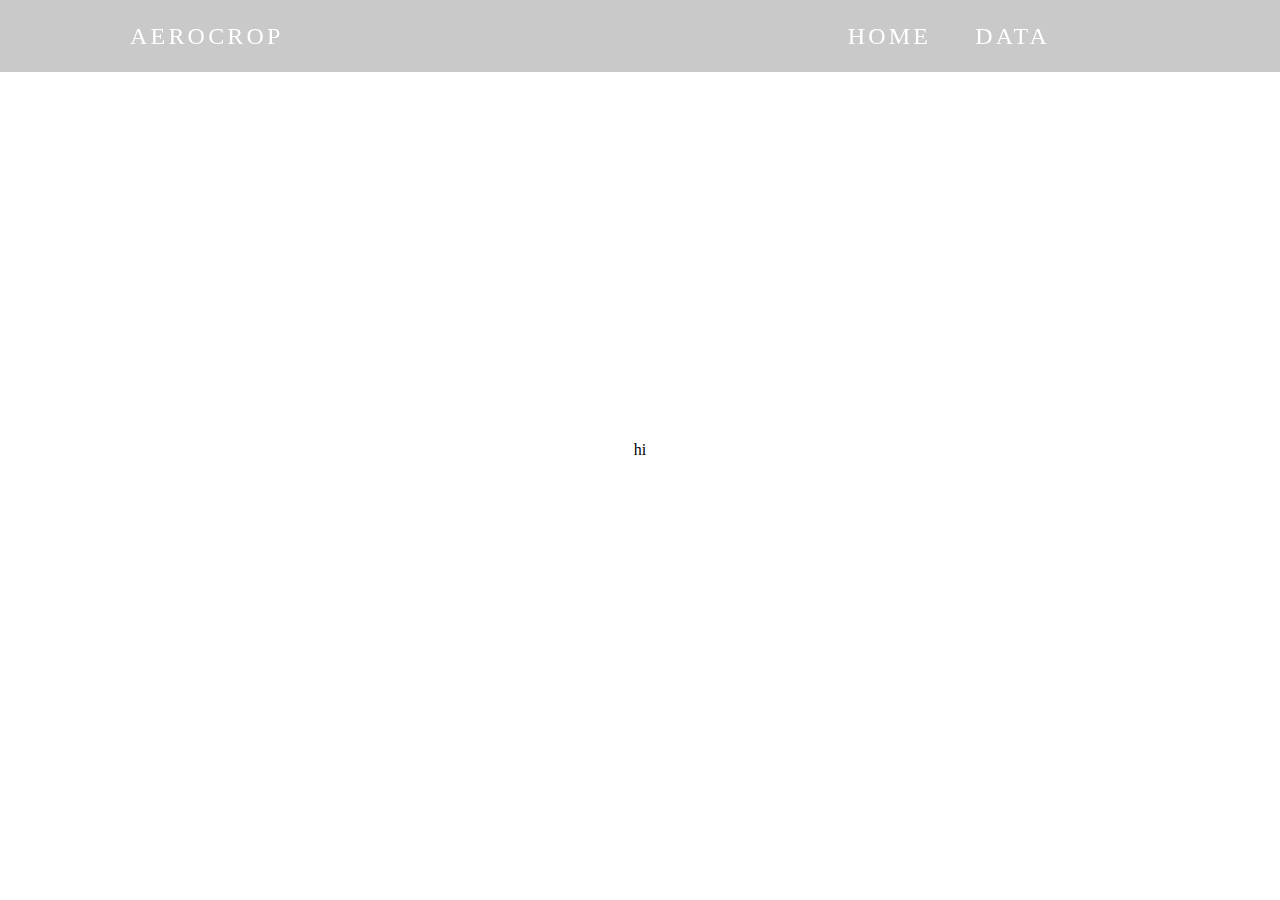
==== data.html @ 2fe3488a "media commit" ====
<!DOCTYPE html>
<html lang="en">
  <head>
    <meta charset="UTF-8" />
    <meta name="viewport" content="width=device-width, initial-scale=1.0" />
    <link rel="stylesheet" href="assets/css/data.css" />
    <script src="assets/js/navbar.js"></script>
    <title>Data</title>
  </head>
  <body>
    <!-- Header -->
    <section id="header">
      <div class="header container">
        <div class="nav-bar">
          <div class="brand">
            <a href="#hero"><h1>AeroCrop</h1></a>
          </div>
          <div class="nav-list">
            <div class="hamburger"><div class="bar"></div></div>
            <ul>
              <li><a href="index.html" data-after="Home">Home</a></li>
              <li><a href="data.html" data-after="Data">Data</a></li>
            </ul>
          </div>
        </div>
      </div>
    </section>
    <!-- End Header -->

    <!-- Data Section -->
    <section id="data">
        <div class="data container">
            hi
        </div>
    </section>
    <!-- End of Data Section -->
  </body>
</html>
---- assets/css/data.css ----
* {
    margin: 0;
    padding: 0;
    box-sizing: border-box;
  }
  
  html {
    scroll-behavior: smooth;
  }
  
  a {
    text-decoration: none;
  }
  .container {
    min-height: 100vh;
    width: 100%;
    display: flex;
    align-items: center;
    justify-content: center;
  }
  
  img {
    height: 100%;
    width: 100%;
    object-fit: cover;
  }
  
  /* Header Section Styles */
  #header {
    position: fixed;
    z-index: 1000;
    left: 0;
    top: 0;
    width: 100vw;
    height: auto;
  }
  
  #header .header {
    min-height: 8vh;
    background-color: rgba(31, 30, 30, 0.24);
    transition: 0.3s ease background-color;
  }
  
  #header .nav-bar {
    display: flex;
    align-items: center;
    justify-content: space-between;
    width: 100%;
    height: 100%;
    max-width: auto;
    padding: 0 10px;
    margin-right: 200px;
    margin-left: 100px;
  }
  
  #header .nav-list ul {
    list-style: none;
    position: absolute;
    background-color: rgb(31, 30, 30);
    width: 100vw;
    height: 100vh;
    left: 0;
    top: 0;
    display: flex;
    flex-direction: column;
    justify-content: center;
    align-items: center;
    z-index: 1;
    overflow-x: hidden;
  }
  
  #header h1 {
    font-size: 1.5rem;
    font-weight: 200;
    letter-spacing: 0.2rem;
    text-decoration: none;
    color: white;
    text-transform: uppercase;
    padding: 20px;
    display: block;
  }
  
  #header .nav-list ul a {
    font-size: 1.5rem;
    font-weight: 200;
    letter-spacing: 0.2rem;
    text-decoration: none;
    color: white;
    text-transform: uppercase;
    padding: 20px;
    display: block;
  }
  
  #header .nav-list ul a:hover {
    color: rgb(0, 110, 33);;
  }
  
  #header .nav-list ul {
    position: initial;
    display: block;
    height: auto;
    width: fit-content;
    background-color: transparent;
  }
  
  #header .nav-list ul li {
    display: inline-block;
  }
  
  #header .nav-list ul a:after {
    display: none;
  }
  /* End Header Section */
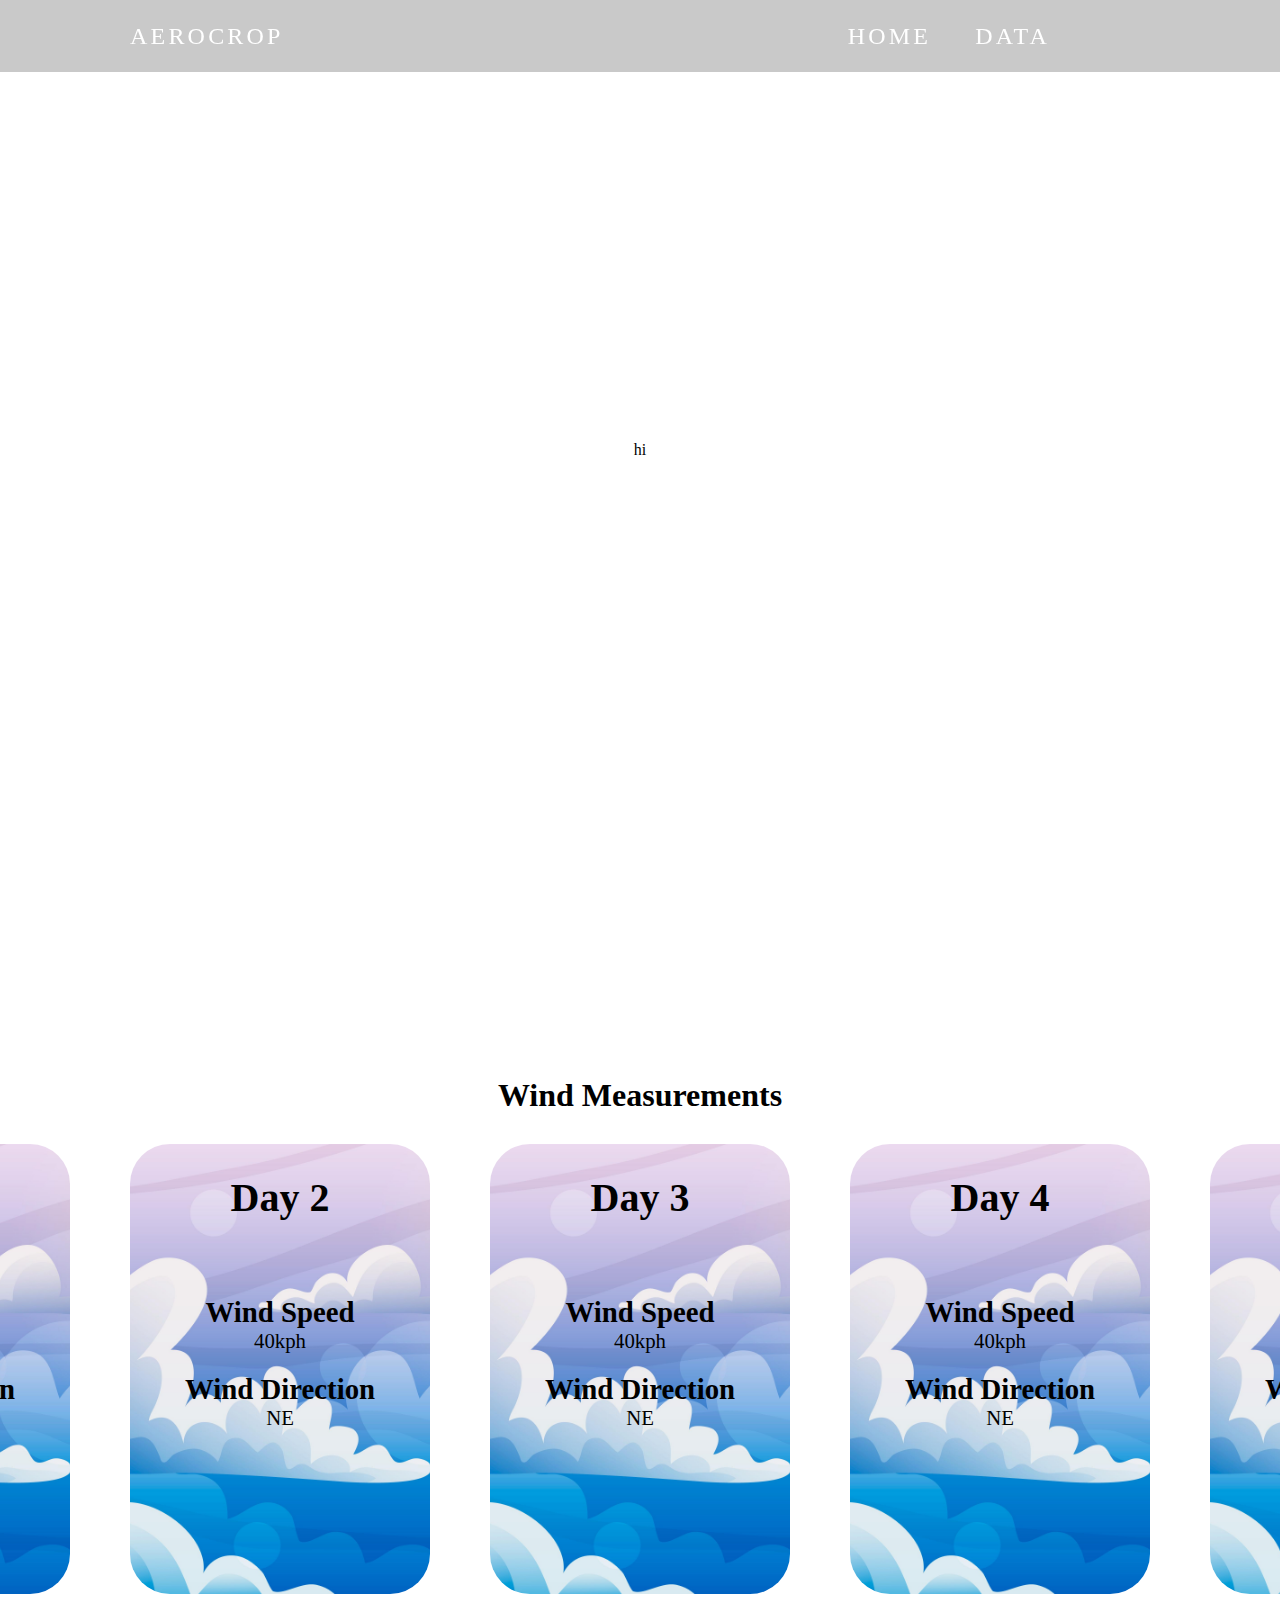
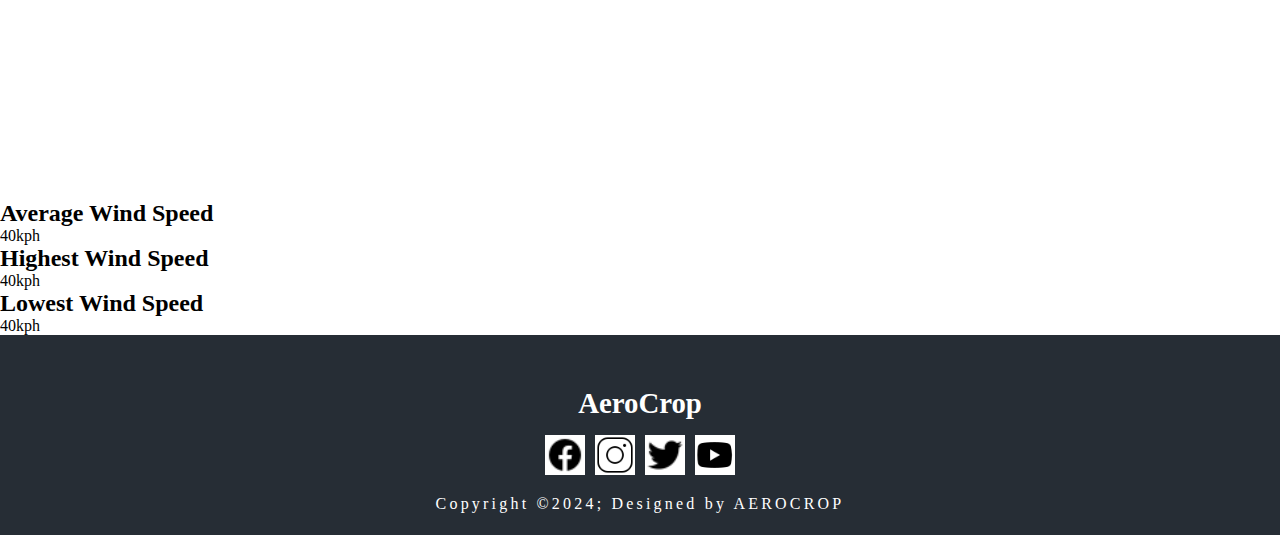
==== commit 3c698ae0: "updated version of website" ====
--- a/data.html
+++ b/data.html
@@ -4,7 +4,6 @@
     <meta charset="UTF-8" />
     <meta name="viewport" content="width=device-width, initial-scale=1.0" />
     <link rel="stylesheet" href="assets/css/data.css" />
-    <script src="assets/js/navbar.js"></script>
     <title>Data</title>
   </head>
   <body>
@@ -29,10 +28,128 @@
 
     <!-- Data Section -->
     <section id="data">
-        <div class="data container">
-            hi
-        </div>
+      <div class="data container">hi</div>
     </section>
     <!-- End of Data Section -->
+
+    <!-- Wind Measurements Section -->
+    <section id="wind-measurements">
+      <div class="wind-measurements container">
+        <div class="section-title">
+          <h1>Wind Measurements</h1>
+        </div>
+        <!-- day Wind Measurements -->
+        <div class="day-wind-measurements">
+          <div class="box">
+            <!-- Box 1 -->
+            <h1>Day 1</h1>
+            <h2>Wind Speed</h2>
+            <p>40kph</p>
+            <h2>Wind Direction</h2>
+            <p>NE</p>
+          </div>
+
+          <!-- Box 2 -->
+          <div class="box">
+            <h1>Day 2</h1>
+            <h2>Wind Speed</h2>
+            <p>40kph</p>
+            <h2>Wind Direction</h2>
+            <p>NE</p>
+          </div>
+
+          <!-- Box 3 -->
+          <div class="box">
+            <h1>Day 3</h1>
+            <h2>Wind Speed</h2>
+            <p>40kph</p>
+            <h2>Wind Direction</h2>
+            <p>NE</p>
+          </div>
+
+          <!-- Box 4 -->
+          <div class="box">
+            <h1>Day 4</h1>
+            <h2>Wind Speed</h2>
+            <p>40kph</p>
+            <h2>Wind Direction</h2>
+            <p>NE</p>
+          </div>
+
+          <!-- Box 5 -->
+          <div class="box">
+            <h1>Day 5</h1>
+            <h2>Wind Speed</h2>
+            <p>40kph</p>
+            <h2>Wind Direction</h2>
+            <p>NE</p>
+          </div>
+        </div>
+      </div>
+    </section>
+
+    <!-- Average Wind Measurements -->
+    <div class="avg-wind-measurements">
+      <!-- Box 1 -->
+      <div>
+      <h2>Average Wind Speed</h2>
+      <p>40kph</p>
+    </div>
+
+    <!-- Box 2 -->
+    <div class="box">
+      <h2>Highest Wind Speed</h2>
+      <p>40kph</p>
+    </div>
+
+    <!-- Box 3 -->
+    <div class="box">
+      <h2> Lowest Wind Speed</h2>
+      <p>40kph</p>
+    </div>
+    </div>
+    <!-- End of Wind Measurements Section -->
+
+    <!-- Footer -->
+    <section id="footer">
+      <div class="footer container">
+        <a href="#hero">
+          <div class="brand">
+            <h1>AeroCrop</h1>
+          </div>
+        </a>
+        <div class="social-icon">
+          <!-- Facebook -->
+          <div class="social-item">
+            <a href="https://www.facebook.com/" target="_blank">
+              <img src="assets/images/facebook-icon.png"
+            /></a>
+          </div>
+
+          <!-- Instagram -->
+          <div class="social-item">
+            <a href="https://www.instagram.com/" target="_blank">
+              <img src="assets/images/instagram-icon.png"
+            /></a>
+          </div>
+
+          <!-- Twitter -->
+          <div class="social-item">
+            <a href="https://www.twitter.com/" target="_blank">
+              <img src="assets/images/twitter-icon.png"
+            /></a>
+          </div>
+
+          <!-- Youtube -->
+          <div class="social-item">
+            <a href="https://www.youtube.com/" target="_blank">
+              <img src="assets/images/youtube-icon.png"
+            /></a>
+          </div>
+        </div>
+        <h2>Copyright ©2024; Designed by AEROCROP</h2>
+      </div>
+    </section>
+    <!-- End Footer -->
   </body>
 </html>
--- a/assets/css/data.css
+++ b/assets/css/data.css
@@ -1,113 +1,228 @@
 * {
-    margin: 0;
-    padding: 0;
-    box-sizing: border-box;
-  }
-  
-  html {
-    scroll-behavior: smooth;
-  }
-  
-  a {
-    text-decoration: none;
-  }
-  .container {
-    min-height: 100vh;
-    width: 100%;
-    display: flex;
-    align-items: center;
-    justify-content: center;
-  }
-  
-  img {
-    height: 100%;
-    width: 100%;
-    object-fit: cover;
-  }
-  
-  /* Header Section Styles */
-  #header {
-    position: fixed;
-    z-index: 1000;
-    left: 0;
-    top: 0;
-    width: 100vw;
-    height: auto;
-  }
-  
-  #header .header {
-    min-height: 8vh;
-    background-color: rgba(31, 30, 30, 0.24);
-    transition: 0.3s ease background-color;
-  }
-  
-  #header .nav-bar {
-    display: flex;
-    align-items: center;
-    justify-content: space-between;
-    width: 100%;
-    height: 100%;
-    max-width: auto;
-    padding: 0 10px;
-    margin-right: 200px;
-    margin-left: 100px;
-  }
-  
-  #header .nav-list ul {
-    list-style: none;
-    position: absolute;
-    background-color: rgb(31, 30, 30);
-    width: 100vw;
-    height: 100vh;
-    left: 0;
-    top: 0;
-    display: flex;
-    flex-direction: column;
-    justify-content: center;
-    align-items: center;
-    z-index: 1;
-    overflow-x: hidden;
-  }
-  
-  #header h1 {
-    font-size: 1.5rem;
-    font-weight: 200;
-    letter-spacing: 0.2rem;
-    text-decoration: none;
-    color: white;
-    text-transform: uppercase;
-    padding: 20px;
-    display: block;
-  }
-  
-  #header .nav-list ul a {
-    font-size: 1.5rem;
-    font-weight: 200;
-    letter-spacing: 0.2rem;
-    text-decoration: none;
-    color: white;
-    text-transform: uppercase;
-    padding: 20px;
-    display: block;
-  }
-  
-  #header .nav-list ul a:hover {
-    color: rgb(0, 110, 33);;
-  }
-  
-  #header .nav-list ul {
-    position: initial;
-    display: block;
-    height: auto;
-    width: fit-content;
-    background-color: transparent;
-  }
-  
-  #header .nav-list ul li {
-    display: inline-block;
-  }
-  
-  #header .nav-list ul a:after {
-    display: none;
-  }
-  /* End Header Section */+  margin: 0;
+  padding: 0;
+  box-sizing: border-box;
+}
+
+html {
+  scroll-behavior: smooth;
+}
+
+a {
+  text-decoration: none;
+}
+.container {
+  min-height: 100vh;
+  width: 100%;
+  display: flex;
+  align-items: center;
+  justify-content: center;
+}
+
+img {
+  height: 100%;
+  width: 100%;
+  object-fit: cover;
+}
+
+/* Header Section Styles */
+#header {
+  position: fixed;
+  z-index: 1000;
+  left: 0;
+  top: 0;
+  width: 100vw;
+  height: auto;
+}
+
+#header .header {
+  min-height: 8vh;
+  background-color: rgba(31, 30, 30, 0.24);
+  transition: ease-in-out;
+}
+
+#header .nav-bar {
+  display: flex;
+  align-items: center;
+  justify-content: space-between;
+  width: 100%;
+  height: 100%;
+  max-width: auto;
+  padding: 0 10px;
+  margin-right: 200px;
+  margin-left: 100px;
+}
+
+#header .nav-list ul {
+  list-style: none;
+  position: absolute;
+  background-color: rgb(31, 30, 30);
+  width: 100vw;
+  height: 100vh;
+  left: 0;
+  top: 0;
+  display: flex;
+  flex-direction: column;
+  justify-content: center;
+  align-items: center;
+  z-index: 1;
+  overflow-x: hidden;
+}
+
+#header h1 {
+  font-size: 1.5rem;
+  font-weight: 200;
+  letter-spacing: 0.2rem;
+  text-decoration: none;
+  color: white;
+  text-transform: uppercase;
+  padding: 20px;
+  display: block;
+}
+
+#header .nav-list ul a {
+  font-size: 1.5rem;
+  font-weight: 200;
+  letter-spacing: 0.2rem;
+  text-decoration: none;
+  color: white;
+  text-transform: uppercase;
+  padding: 20px;
+  display: block;
+}
+
+#header .nav-list ul a:hover {
+  color: rgb(0, 110, 33);
+}
+
+#header .nav-list ul {
+  position: initial;
+  display: block;
+  height: auto;
+  width: fit-content;
+  background-color: transparent;
+}
+
+#header .nav-list ul li {
+  display: inline-block;
+}
+
+#header .nav-list ul a:after {
+  display: none;
+}
+/* End Header Section */
+
+/* Wind Measurements Section */
+#wind-measurements .wind-measurements {
+  display: flex;
+  flex-direction: column;
+  text-align: center;
+  max-width: 1200px;
+  margin: 0 auto;
+}
+
+#wind-measuremnts .section-title {
+  font-size: 4rem;
+  color: white;
+}
+
+/* Day Wind Measurements */
+#wind-measurements .day-wind-measurements {
+  display: flex;
+  flex-direction: row;
+}
+
+#wind-measurements .day-wind-measurements .box {
+  width: 300px;
+  height: 450px;
+  background-image: url(./../images/wind-card-bg.jpg);
+  background-size: cover;
+  margin-bottom: 20px;
+  margin: 30px;
+  border-radius: 40px;
+}
+
+#wind-measurements .day-wind-measurements .box h1 {
+  font-size: 2.5rem;
+  font-weight: bold;
+  margin-top: 30px;
+  margin-bottom: 25%;
+}
+
+#wind-measurements .day-wind-measurements .box h2 {
+  font-size: 1.8rem;
+  font-weight: 600;
+  margin-top: 20px;
+}
+
+#wind-measurements .day-wind-measurements .box p {
+  font-size: 1.3rem;
+  font-weight: 100;
+}
+
+/* Average Wind Measurements */
+#wind-measuremtns .avg-wind-measurements {
+  display: flex;
+  flex-direction: row;
+}
+
+#wind-measurements .avg-wind-measurements .box {
+  height: 300px;
+  width: 450px;
+  background-image: url(./../images/wind-card-bg.jpg);
+  background-size: cover;
+  margin-bottom: 20px;
+  margin: 30px;
+  border-radius: 40px;
+}
+
+#wind-measurements .avg-wind-measurements .box h2 {
+  font-size: 1.8rem;
+  font-weight: 600;
+  margin-top: 20px;
+}
+
+#wind-measurements .avg-wind-measurements .box p {
+  font-size: 1.3rem;
+  font-weight: 100;
+}
+/* Wind Measurements Section */
+
+/* Footer */
+#footer {
+  background-color: #262d35;
+}
+
+#footer .footer {
+  min-height: 200px;
+  flex-direction: column;
+  padding-top: 50px;
+  padding-bottom: 10px;
+}
+
+#footer h1 {
+  font-size: 1.8rem;
+  color: white;
+}
+
+#footer h2 {
+  color: white;
+  font-weight: 500;
+  font-size: 1rem;
+  letter-spacing: 0.2rem;
+  margin-top: 10px;
+  margin-bottom: 10px;
+}
+
+#footer .social-icon {
+  display: flex;
+  margin-bottom: 10px;
+  margin-top: 15px;
+}
+
+#footer .social-item {
+  height: 40px;
+  width: 40px;
+  margin: 0 5px;
+}
+/* End Footer */
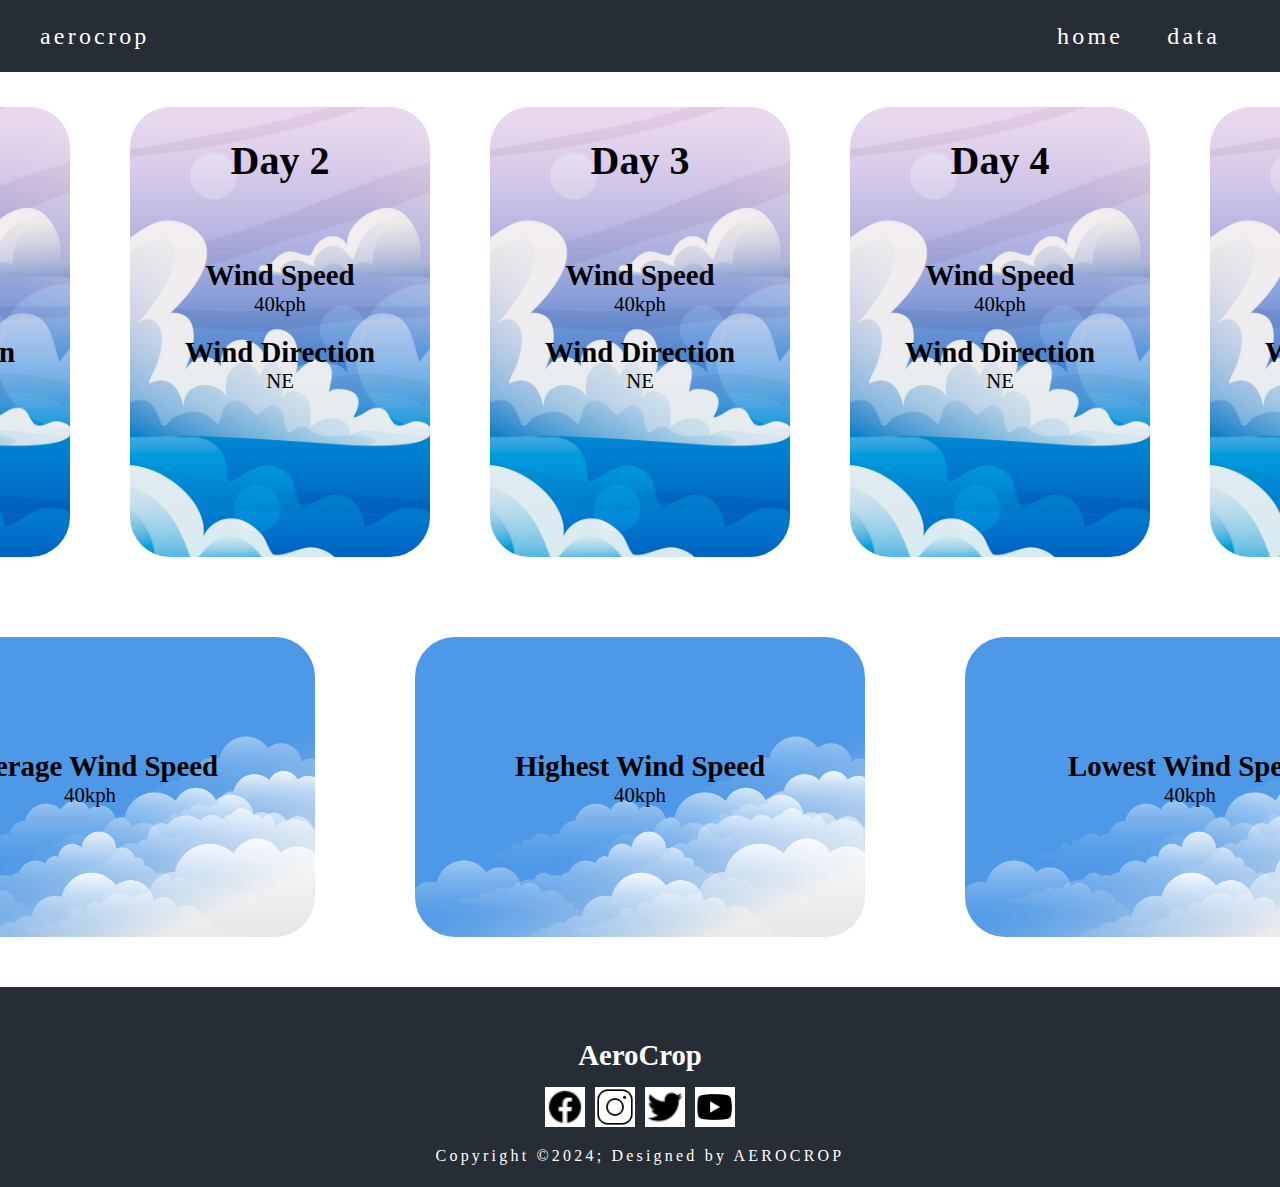
==== commit 90072668: "website update" ====
--- a/data.html
+++ b/data.html
@@ -12,7 +12,7 @@
       <div class="header container">
         <div class="nav-bar">
           <div class="brand">
-            <a href="#hero"><h1>AeroCrop</h1></a>
+            <a href="#"><h1>AeroCrop</h1></a>
           </div>
           <div class="nav-list">
             <div class="hamburger"><div class="bar"></div></div>
@@ -25,12 +25,6 @@
       </div>
     </section>
     <!-- End Header -->
-
-    <!-- Data Section -->
-    <section id="data">
-      <div class="data container">hi</div>
-    </section>
-    <!-- End of Data Section -->
 
     <!-- Wind Measurements Section -->
     <section id="wind-measurements">
@@ -85,35 +79,37 @@
             <p>NE</p>
           </div>
         </div>
+
+        <!-- Average Wind Measurements -->
+        <div class="avg-wind-measurements">
+          <div class="day-wind-measurements">
+            <!-- Box 1 -->
+            <div class="box">
+              <h2>Average Wind Speed</h2>
+              <p>40kph</p>
+            </div>
+
+            <!-- Box 2 -->
+            <div class="box">
+              <h2>Highest Wind Speed</h2>
+              <p>40kph</p>
+            </div>
+
+            <!-- Box 3 -->
+            <div class="box">
+              <h2>Lowest Wind Speed</h2>
+              <p>40kph</p>
+            </div>
+          </div>
+        </div>
       </div>
     </section>
-
-    <!-- Average Wind Measurements -->
-    <div class="avg-wind-measurements">
-      <!-- Box 1 -->
-      <div>
-      <h2>Average Wind Speed</h2>
-      <p>40kph</p>
-    </div>
-
-    <!-- Box 2 -->
-    <div class="box">
-      <h2>Highest Wind Speed</h2>
-      <p>40kph</p>
-    </div>
-
-    <!-- Box 3 -->
-    <div class="box">
-      <h2> Lowest Wind Speed</h2>
-      <p>40kph</p>
-    </div>
-    </div>
     <!-- End of Wind Measurements Section -->
 
     <!-- Footer -->
     <section id="footer">
       <div class="footer container">
-        <a href="#hero">
+        <a href="#">
           <div class="brand">
             <h1>AeroCrop</h1>
           </div>
--- a/assets/css/data.css
+++ b/assets/css/data.css
@@ -28,17 +28,16 @@
 /* Header Section Styles */
 #header {
   position: fixed;
-  z-index: 1000;
   left: 0;
   top: 0;
   width: 100vw;
   height: auto;
+  background-color: #262d35;
 }
 
 #header .header {
   min-height: 8vh;
-  background-color: rgba(31, 30, 30, 0.24);
-  transition: ease-in-out;
+
 }
 
 #header .nav-bar {
@@ -49,14 +48,13 @@
   height: 100%;
   max-width: auto;
   padding: 0 10px;
-  margin-right: 200px;
-  margin-left: 100px;
+  margin-right: 30px;
+  margin-left: 10px;
 }
 
 #header .nav-list ul {
   list-style: none;
   position: absolute;
-  background-color: rgb(31, 30, 30);
   width: 100vw;
   height: 100vh;
   left: 0;
@@ -65,8 +63,6 @@
   flex-direction: column;
   justify-content: center;
   align-items: center;
-  z-index: 1;
-  overflow-x: hidden;
 }
 
 #header h1 {
@@ -75,7 +71,7 @@
   letter-spacing: 0.2rem;
   text-decoration: none;
   color: white;
-  text-transform: uppercase;
+  text-transform: lowercase;
   padding: 20px;
   display: block;
 }
@@ -86,7 +82,7 @@
   letter-spacing: 0.2rem;
   text-decoration: none;
   color: white;
-  text-transform: uppercase;
+  text-transform: lowercase;
   padding: 20px;
   display: block;
 }
@@ -100,7 +96,6 @@
   display: block;
   height: auto;
   width: fit-content;
-  background-color: transparent;
 }
 
 #header .nav-list ul li {
@@ -119,11 +114,7 @@
   text-align: center;
   max-width: 1200px;
   margin: 0 auto;
-}
-
-#wind-measuremnts .section-title {
-  font-size: 4rem;
-  color: white;
+  margin-top: 40px;
 }
 
 /* Day Wind Measurements */
@@ -169,17 +160,17 @@
 #wind-measurements .avg-wind-measurements .box {
   height: 300px;
   width: 450px;
-  background-image: url(./../images/wind-card-bg.jpg);
+  background-image: url(./../images/wind-card-avg-bg.jpg);
   background-size: cover;
   margin-bottom: 20px;
-  margin: 30px;
+  margin: 50px;
   border-radius: 40px;
 }
 
 #wind-measurements .avg-wind-measurements .box h2 {
   font-size: 1.8rem;
   font-weight: 600;
-  margin-top: 20px;
+  margin-top: 25%;
 }
 
 #wind-measurements .avg-wind-measurements .box p {
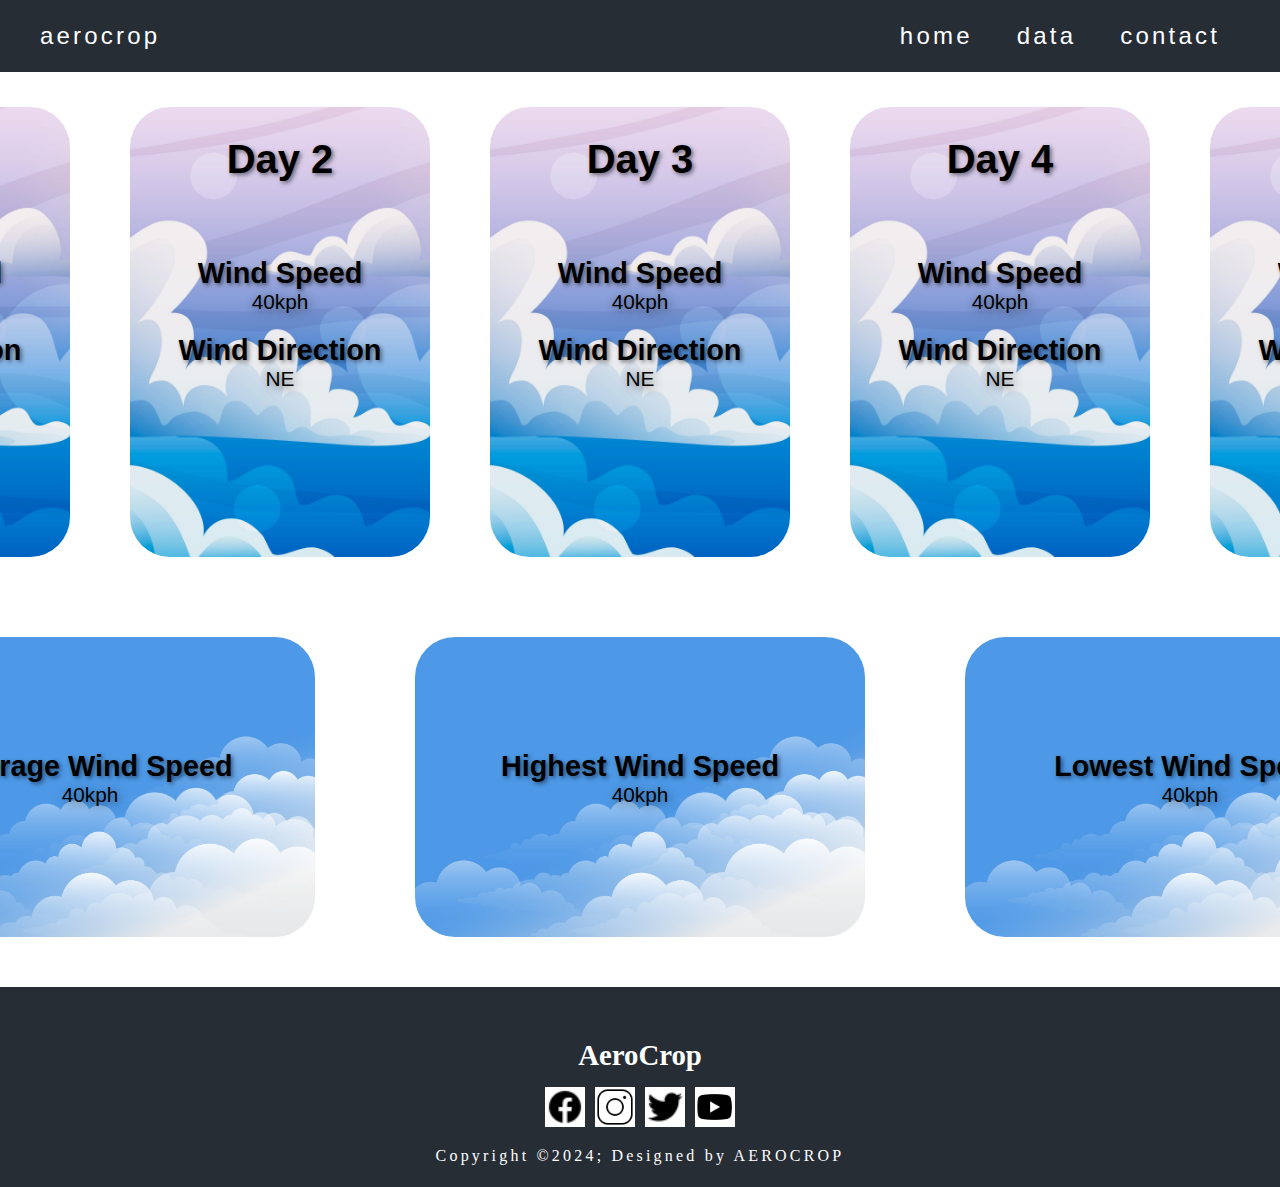
==== commit 9b79d84c: "update" ====
--- a/data.html
+++ b/data.html
@@ -12,13 +12,14 @@
       <div class="header container">
         <div class="nav-bar">
           <div class="brand">
-            <a href="#"><h1>AeroCrop</h1></a>
+            <a href="index.html"><h1>AeroCrop</h1></a>
           </div>
           <div class="nav-list">
             <div class="hamburger"><div class="bar"></div></div>
             <ul>
               <li><a href="index.html" data-after="Home">Home</a></li>
               <li><a href="data.html" data-after="Data">Data</a></li>
+              <li><a href="contact.html" data-after="Contact">Contact</a></li>
             </ul>
           </div>
         </div>
--- a/assets/css/data.css
+++ b/assets/css/data.css
@@ -66,6 +66,7 @@
 }
 
 #header h1 {
+  font-family: 'Franklin Gothic Medium', 'Arial Narrow', Arial, sans-serif;
   font-size: 1.5rem;
   font-weight: 200;
   letter-spacing: 0.2rem;
@@ -77,6 +78,7 @@
 }
 
 #header .nav-list ul a {
+  font-family: 'Franklin Gothic Medium', 'Arial Narrow', Arial, sans-serif;
   font-size: 1.5rem;
   font-weight: 200;
   letter-spacing: 0.2rem;
@@ -134,21 +136,27 @@
 }
 
 #wind-measurements .day-wind-measurements .box h1 {
+  font-family: 'Franklin Gothic Medium', 'Arial Narrow', Arial, sans-serif;
   font-size: 2.5rem;
   font-weight: bold;
   margin-top: 30px;
   margin-bottom: 25%;
+  text-shadow: 2px 2px 4px rgba(0, 0, 0, 0.5);
 }
 
 #wind-measurements .day-wind-measurements .box h2 {
+  font-family: 'Segoe UI', Tahoma, Geneva, Verdana, sans-serif;
   font-size: 1.8rem;
   font-weight: 600;
   margin-top: 20px;
+  text-shadow: 2px 2px 4px rgba(0, 0, 0, 0.5);
 }
 
 #wind-measurements .day-wind-measurements .box p {
+  font-family: 'Segoe UI', Tahoma, Geneva, Verdana, sans-serif;
   font-size: 1.3rem;
   font-weight: 100;
+  text-shadow: 2px 2px 10px rgba(0, 0, 0, 0.5);
 }
 
 /* Average Wind Measurements */
@@ -171,11 +179,13 @@
   font-size: 1.8rem;
   font-weight: 600;
   margin-top: 25%;
+  text-shadow: 2px 2px 4px rgba(0, 0, 0, 0.5);
 }
 
 #wind-measurements .avg-wind-measurements .box p {
   font-size: 1.3rem;
-  font-weight: 100;
+  font-weight: 300;
+  text-shadow: 2px 2px 10px rgba(0, 0, 0, 0.5);
 }
 /* Wind Measurements Section */
 
